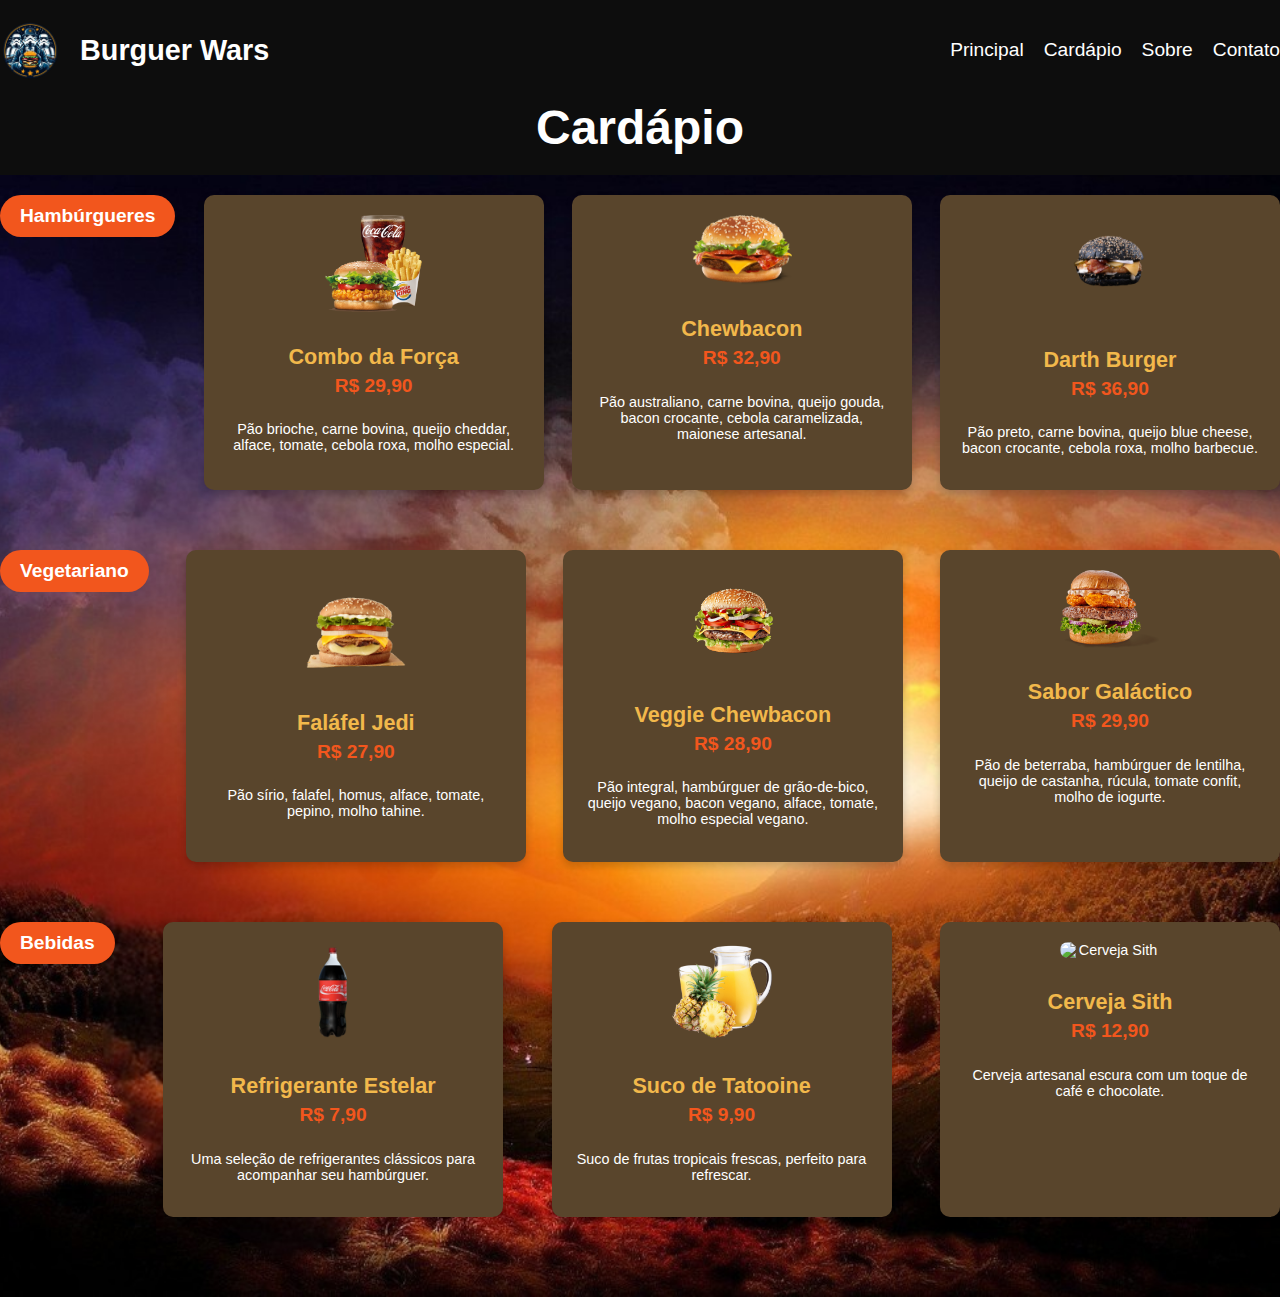
==== cardapio.html @ 4ca43635 "Add files via upload" ====
<!DOCTYPE html>
<html lang="pt">
<head>
    <meta charset="UTF-8">
    <meta name="viewport" content="width=device-width, initial-scale=1.0">
    <title>Cardápio Burguer Wars</title>
    <link rel="shortcut icon" href="img/logo.jpg" type="image/x-icon">
    <link rel="stylesheet" href="style_cardapio.css">
</head>
<body>
    <div class="banner">
        <div class="banner01">
            <img src="img/logo.jpg" alt="" class="logo">
            <h2 class="titulo">Burguer Wars</h2>
        </div>
        <div class="banner02">
            <a href="#" class="link">Principal</a>
            <a href="#" class="link">Cardápio</a>
            <a href="#" class="link">Sobre</a>
            <a href="#" class="link">Contato</a>
        </div>
    </div>

    <div class="container">
        <header>
            <h1>Cardápio</h1>
        </header>  

        <div class="fundo">
        <div class="organizado">

            <!-- Seção de Hambúrgueres -->
            <section id="hamburgueres" class="menu-section">
                <span><h2>Hambúrgueres</h2></span>
                <div class="menu-item">
                    <img src="img/hamburgueres/comboforca.png" alt="Combo da Força" class="menu-image">
                    <h3>Combo da Força</h3>
                    <div class="preco">R$ 29,90</div>
                    <p>Pão brioche, carne bovina, queijo cheddar, alface, tomate, cebola roxa, molho especial.</p>
                </div>

                <div class="menu-item">
                    <img src="img/hamburgueres/chewbaccon.png" alt="Chewbacon" class="menu-image">
                    <h3>Chewbacon</h3>
                    <div class="preco">R$ 32,90</div>
                    <p>Pão australiano, carne bovina, queijo gouda, bacon crocante, cebola caramelizada, maionese artesanal.</p>
                </div>

                <div class="menu-item">
                    <img src="img/hamburgueres/darthburguer.png" alt="Darth Burger" class="menu-image">
                    <h3>Darth Burger</h3>
                    <div class="preco">R$ 36,90</div>
                    <p>Pão preto, carne bovina, queijo blue cheese, bacon crocante, cebola roxa, molho barbecue.</p>
                </div>
            </section>
        </div>

        <div class="organizado">
        <!-- Seção de Vegetarianos -->
        <section id="vegetariano" class="menu-section">
        <span><h2>Vegetariano</h2></span>
            <div class="menu-item">
                <img src="img/veganos/falafel.png" alt="Faláfel Jedi" class="menu-image">
                <h3>Faláfel Jedi</h3>
                <div class="preco">R$ 27,90</div>
                <p>Pão sírio, falafel, homus, alface, tomate, pepino, molho tahine.</p>
            </div>

            <div class="menu-item">
                <img src="img/veganos/chewbacconveg.png" alt="Veggie Chewbacon" class="menu-image">
                <h3>Veggie Chewbacon</h3>
                <div class="preco">R$ 28,90</div>
                <p>Pão integral, hambúrguer de grão-de-bico, queijo vegano, bacon vegano, alface, tomate, molho especial vegano.</p>
            </div>

            <div class="menu-item">
                <img src="img/veganos/saborgalactico.png" alt="Sabor Galáctico" class="menu-image">
                <h3>Sabor Galáctico</h3>
                <div class="preco">R$ 29,90</div>
                <p>Pão de beterraba, hambúrguer de lentilha, queijo de castanha, rúcula, tomate confit, molho de iogurte.</p>
            </div>
        </div>
        </section>

        <div class="organizado">
        <!-- Seção de Bebidas -->
        <section id="bebidas" class="menu-section">
        <span><h2>Bebidas</h2></span>
            <div class="menu-item">
                <img src="img/bebidas/refrigeranteestelar.png" alt="Refrigerante Estelar" class="menu-image">
                <h3>Refrigerante Estelar</h3>
                <div class="preco">R$ 7,90</div>
                <p>Uma seleção de refrigerantes clássicos para acompanhar seu hambúrguer.</p>
            </div>

            <div class="menu-item">
                <img src="img/bebidas/sucotatooine.png" alt="Suco de Tatooine" class="menu-image">
                <h3>Suco de Tatooine</h3>
                <div class="preco">R$ 9,90</div>
                <p>Suco de frutas tropicais frescas, perfeito para refrescar.</p>
            </div>

            <div class="menu-item">
                <img src="img/bebidas/cerveja.png" alt="Cerveja Sith" class="menu-image">
                <h3>Cerveja Sith</h3>
                <div class="preco">R$ 12,90</div>
                <p>Cerveja artesanal escura com um toque de café e chocolate.</p>
            </div>
        </div>
    </div>
</div>
    </section>
</body>
---- style_cardapio.css ----
:root {
    --cor-branca: #ffffff;
    --cor-primaria: #f2b84b;
    --cor-secundaria: #59452c;
    --cor-destaque: #f2561d;
    --cor-realce: #f23005;
    --cor-de-fundo: #0d0d0d;

    /* Cores adicionais*/
    --sombra-leve: rgba(0, 0, 0, 0.2);
    --sombra-forte: rgba(0, 0, 0, 0.3);
}


body {
    margin: 0;
    padding: 0;
    font-family: 'Arial', sans-serif;
    color: var(--cor-branca);
    display: flex;
    flex-direction: column;
    align-items: center;
    background-color: var(--cor-de-fundo);
}

#fundo {
    background-image: url('img/fundo.jpg');
    background-repeat: no-repeat;
    background-size: cover;
    background-position: center;
    height: 100vh;
    padding-top: 80px;
}

.banner {
    display: flex;
    justify-content: space-between;
    align-items: center;
    background-color: var(--cor-de-fundo);
    padding: 20px 40px;
    width: 100%;
    position: fixed;
    top: 0;
    z-index: 1000;
}

.banner01 {
    display: flex;
    align-items: center;
}

.banner01 .logo {
    height: 60px;
    margin-right: 20px;
}

.banner01 .titulo {
    font-size: 1.8em;
    margin: 0;
}

.banner02 {
    display: flex;
    gap: 20px;
}

.banner02 .link {
    color: var(--cor-branca);
    text-decoration: none;
    font-size: 1.2em;
}

.banner02 .link:hover {
    color: var(--cor-realce);
}

.container {
    width: 100%;
    margin: 0 auto;
    padding-top: 100px; 
}

header {
    text-align: center;
    margin-bottom: 20px;
}

header h1 {
    font-size: 3rem;
    margin: 0;
    color: var(--cor-branca);
}

.menu-section {
    display: flex;
    justify-content: space-between; 
    gap: 20px; 
    margin-bottom: 40px;
    flex-wrap: nowrap; 
}

.menu-section h2 {
    background-color: var(--cor-destaque);
    color: var(--cor-branca);
    border-radius: 25px;
    font-size: 1.2rem;
    margin: 0 0 20px 0;
    padding: 10px 20px;
    display: inline-block;
}


.menu-item {
    background-color: var(--cor-secundaria);
    padding: 20px;
    border-radius: 10px;
    flex: 1;
    max-width: 300px;
    text-align: center;
    box-shadow: 0 4px 8px var(--sombra-leve);
    display: flex;
    flex-direction: column;
    align-items: center;
    font-size: 0.9em;
}

.menu-item img {
    width: 100px;
    height: auto;
    border-radius: 8px;
    margin-bottom: 10px;
}

.menu-item h3 {
    font-size: 1.5em;
    color: var(--cor-primaria);
    margin-bottom: 5px;
}

.menu-item .preco {
    font-size: 1.2rem;
    color: var(--cor-destaque);
    font-weight: bold;
    margin-bottom: 10px;
}

.menu-item:hover {
    transform: scale(1.05);
    box-shadow: 0 6px 12px var(--sombra-forte);
}

.organizado {
    display: flex;
    flex-direction: column;
    gap: 30px;
    margin-bottom: 20px;
}

.fundo {
    background-image: url('img/universo.jpg');
    background-repeat: no-repeat;
    background-size: cover;
    background-position: center;
    height: auto;
    padding: 20px 0;
}

@media (max-width: 768px) {
    .menu-item {
        width: calc(50% - 20px);
    }
}

@media (max-width: 480px) {
    .menu-item {
        width: 100%;
    }

    .menu-section {
        gap: 10px;
    }
}
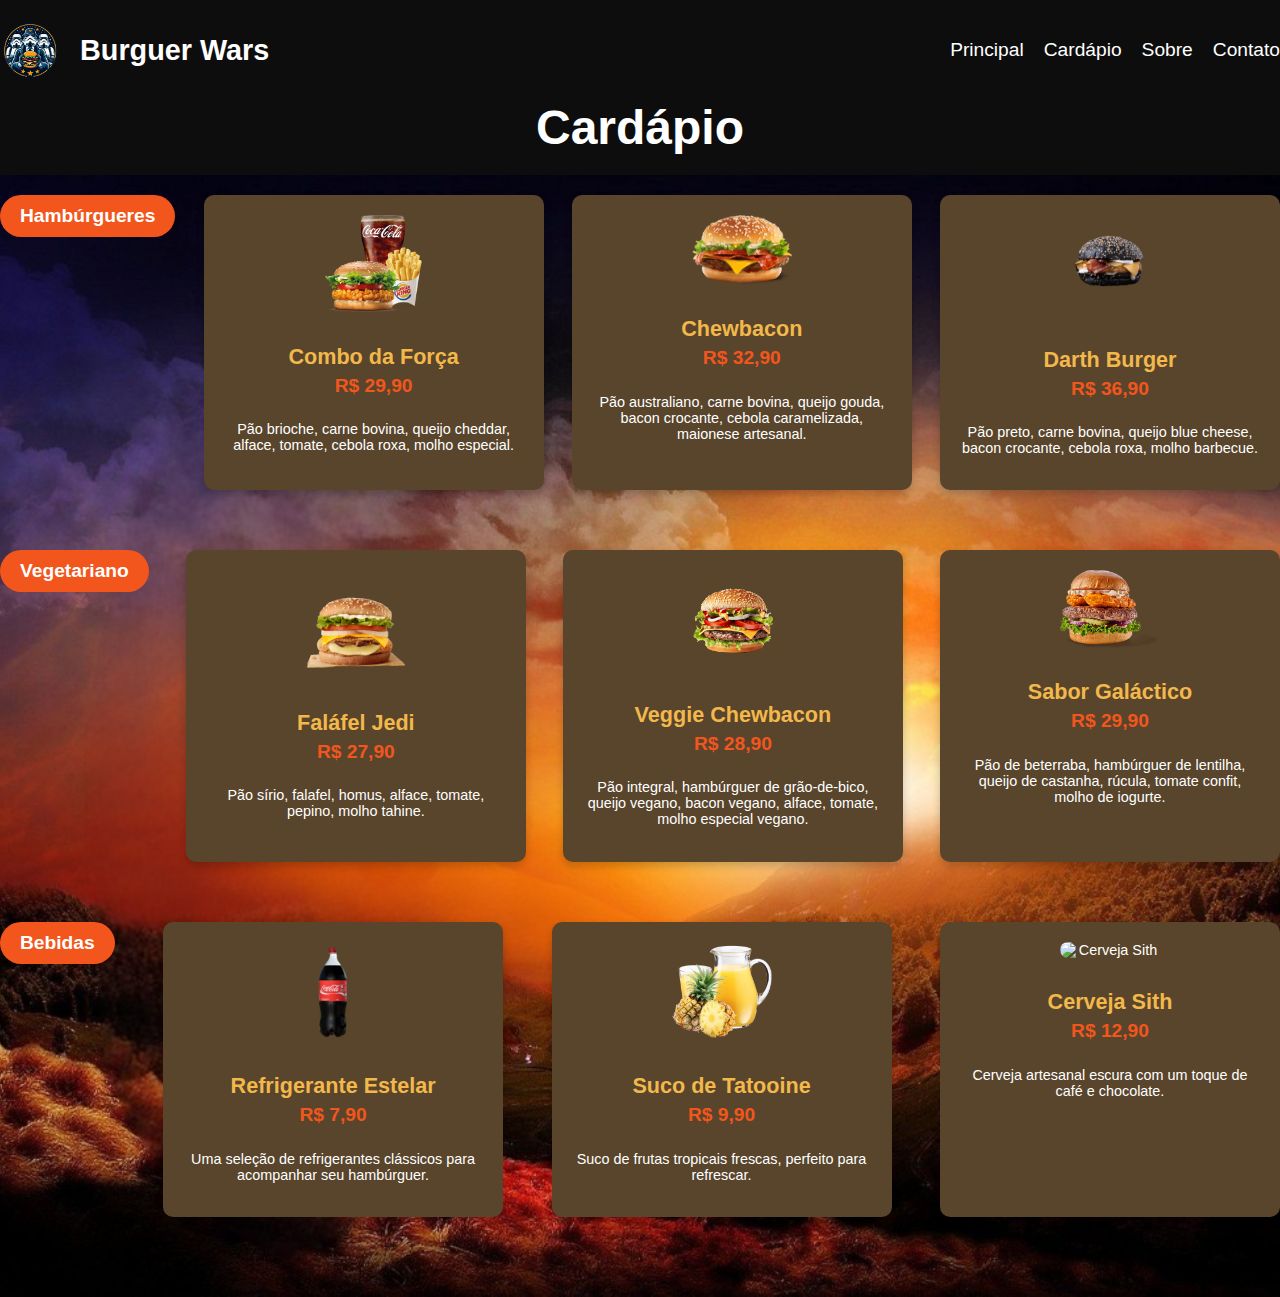
==== commit 61a68496: "Update cardapio.html" ====
--- a/cardapio.html
+++ b/cardapio.html
@@ -8,18 +8,19 @@
     <link rel="stylesheet" href="style_cardapio.css">
 </head>
 <body>
-    <div class="banner">
+    <!-- Banner -->
+    <header class="banner">
         <div class="banner01">
-            <img src="img/logo.jpg" alt="" class="logo">
-            <h2 class="titulo">Burguer Wars</h2>
+            <img src="imgs/logo.png" alt="Logo_genérica" class="logo">
+            <h2 class="titulo" style="margin-top: 0;">Burguer Wars</h2>
         </div>
-        <div class="banner02">
-            <a href="#" class="link">Principal</a>
-            <a href="#" class="link">Cardápio</a>
-            <a href="#" class="link">Sobre</a>
-            <a href="#" class="link">Contato</a>
-        </div>
-    </div>
+        <nav class="banner02">
+            <a href="index.html" class="link">Principal</a>
+            <a href="cardapio.html" class="link">Cardápio</a>
+            <a href="sobre_nos.html" class="link">Sobre</a>
+            <a href="contatos.html" class="link">Contato</a>
+        </nav>
+    </header>
 
     <div class="container">
         <header>
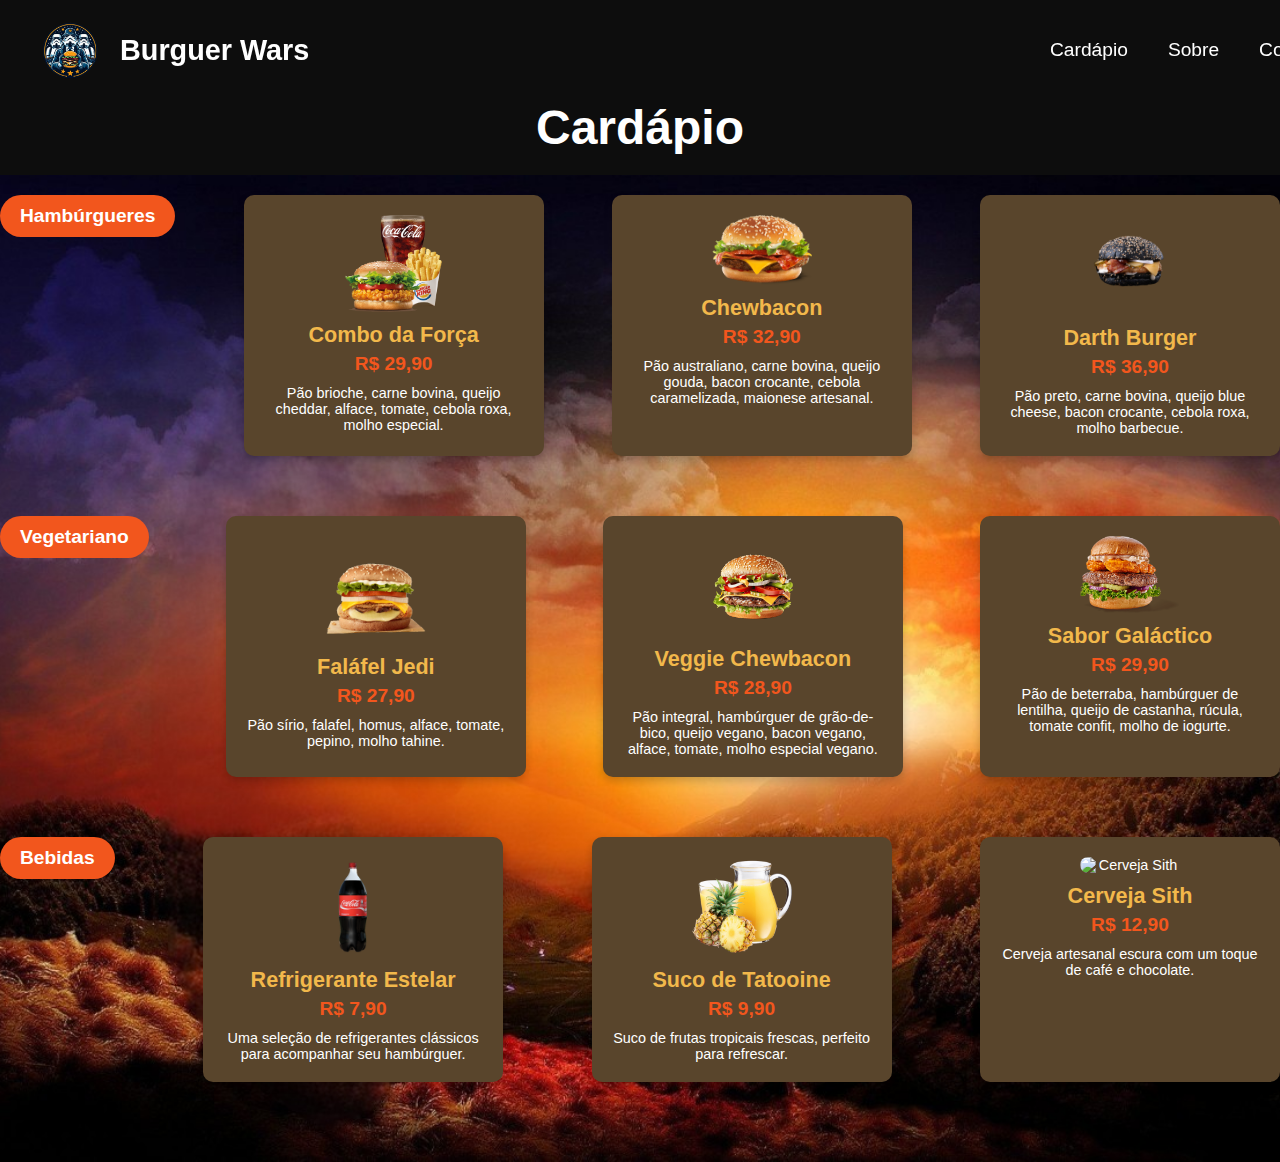
==== commit 2de3ad83: "Update cardapio.html" ====
--- a/cardapio.html
+++ b/cardapio.html
@@ -15,7 +15,6 @@
             <h2 class="titulo" style="margin-top: 0;">Burguer Wars</h2>
         </div>
         <nav class="banner02">
-            <a href="index.html" class="link">Principal</a>
             <a href="cardapio.html" class="link">Cardápio</a>
             <a href="sobre_nos.html" class="link">Sobre</a>
             <a href="contatos.html" class="link">Contato</a>
--- a/style_cardapio.css
+++ b/style_cardapio.css
@@ -1,3 +1,4 @@
+@import url(style_v2.css);
 :root {
     --cor-branca: #ffffff;
     --cor-primaria: #f2b84b;
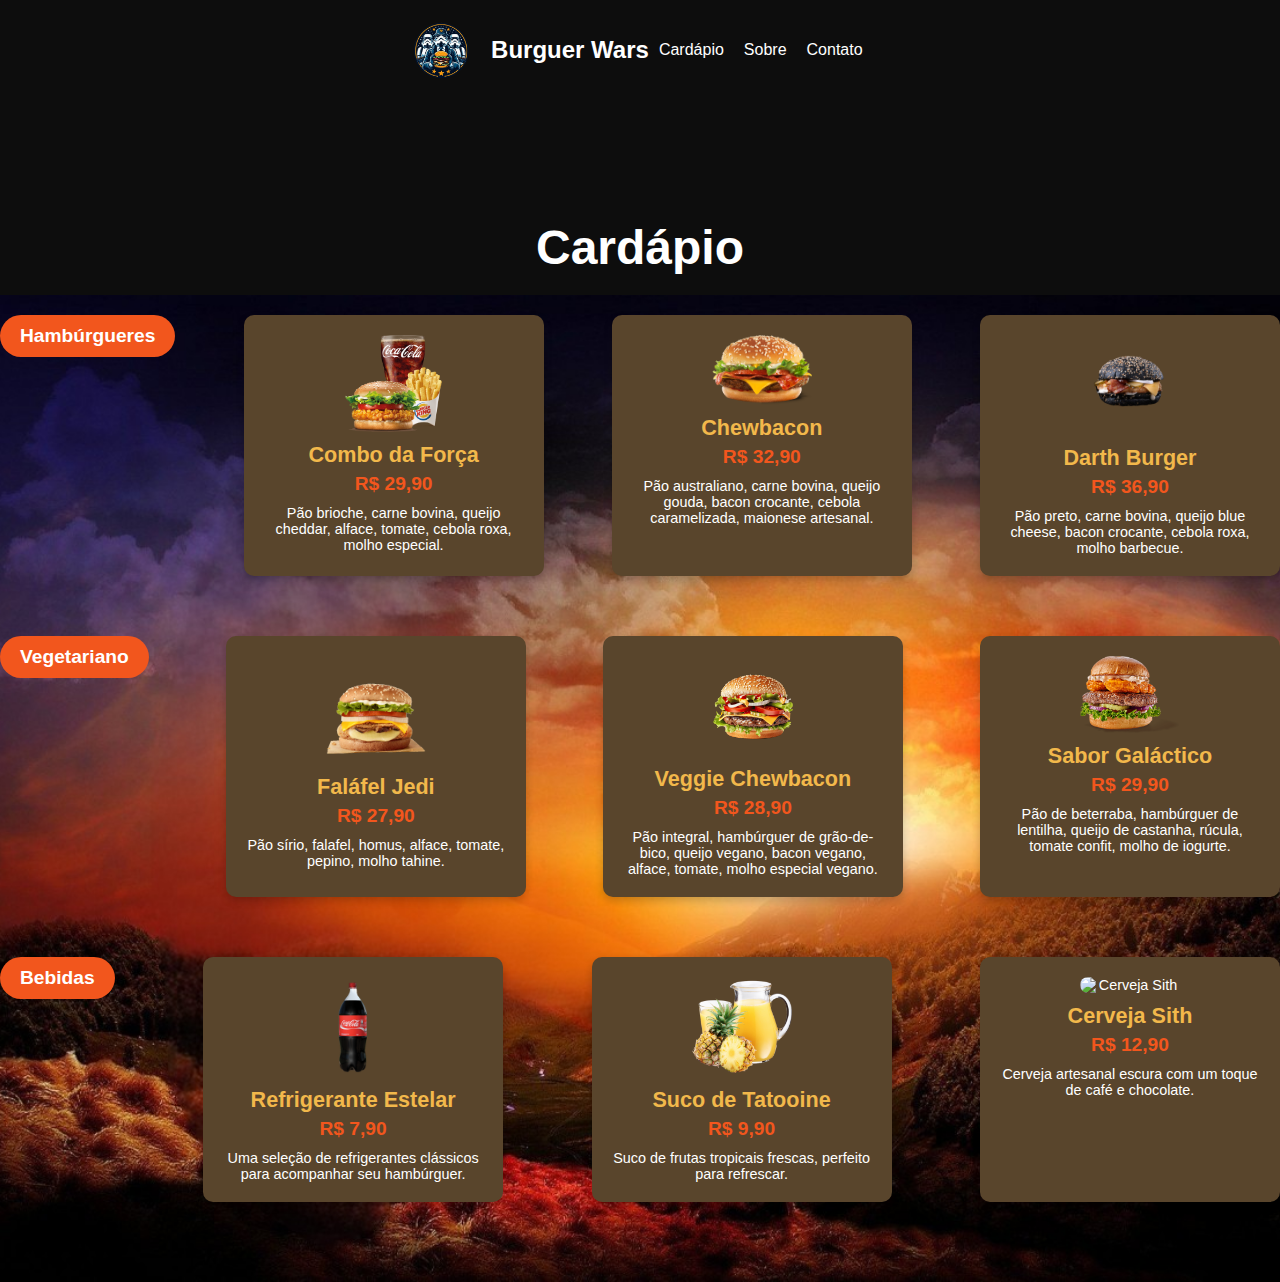
==== commit a8f1e58c: "Update cardapio.html" ====
--- a/cardapio.html
+++ b/cardapio.html
@@ -9,7 +9,7 @@
 </head>
 <body>
     <!-- Banner -->
-    <header class="banner">
+    <header class="banner"; style="justify-content: space-between;">
         <div class="banner01">
             <img src="imgs/logo.png" alt="Logo_genérica" class="logo">
             <h2 class="titulo" style="margin-top: 0;">Burguer Wars</h2>
--- a/style_cardapio.css
+++ b/style_cardapio.css
@@ -31,48 +31,6 @@
     background-position: center;
     height: 100vh;
     padding-top: 80px;
-}
-
-.banner {
-    display: flex;
-    justify-content: space-between;
-    align-items: center;
-    background-color: var(--cor-de-fundo);
-    padding: 20px 40px;
-    width: 100%;
-    position: fixed;
-    top: 0;
-    z-index: 1000;
-}
-
-.banner01 {
-    display: flex;
-    align-items: center;
-}
-
-.banner01 .logo {
-    height: 60px;
-    margin-right: 20px;
-}
-
-.banner01 .titulo {
-    font-size: 1.8em;
-    margin: 0;
-}
-
-.banner02 {
-    display: flex;
-    gap: 20px;
-}
-
-.banner02 .link {
-    color: var(--cor-branca);
-    text-decoration: none;
-    font-size: 1.2em;
-}
-
-.banner02 .link:hover {
-    color: var(--cor-realce);
 }
 
 .container {
